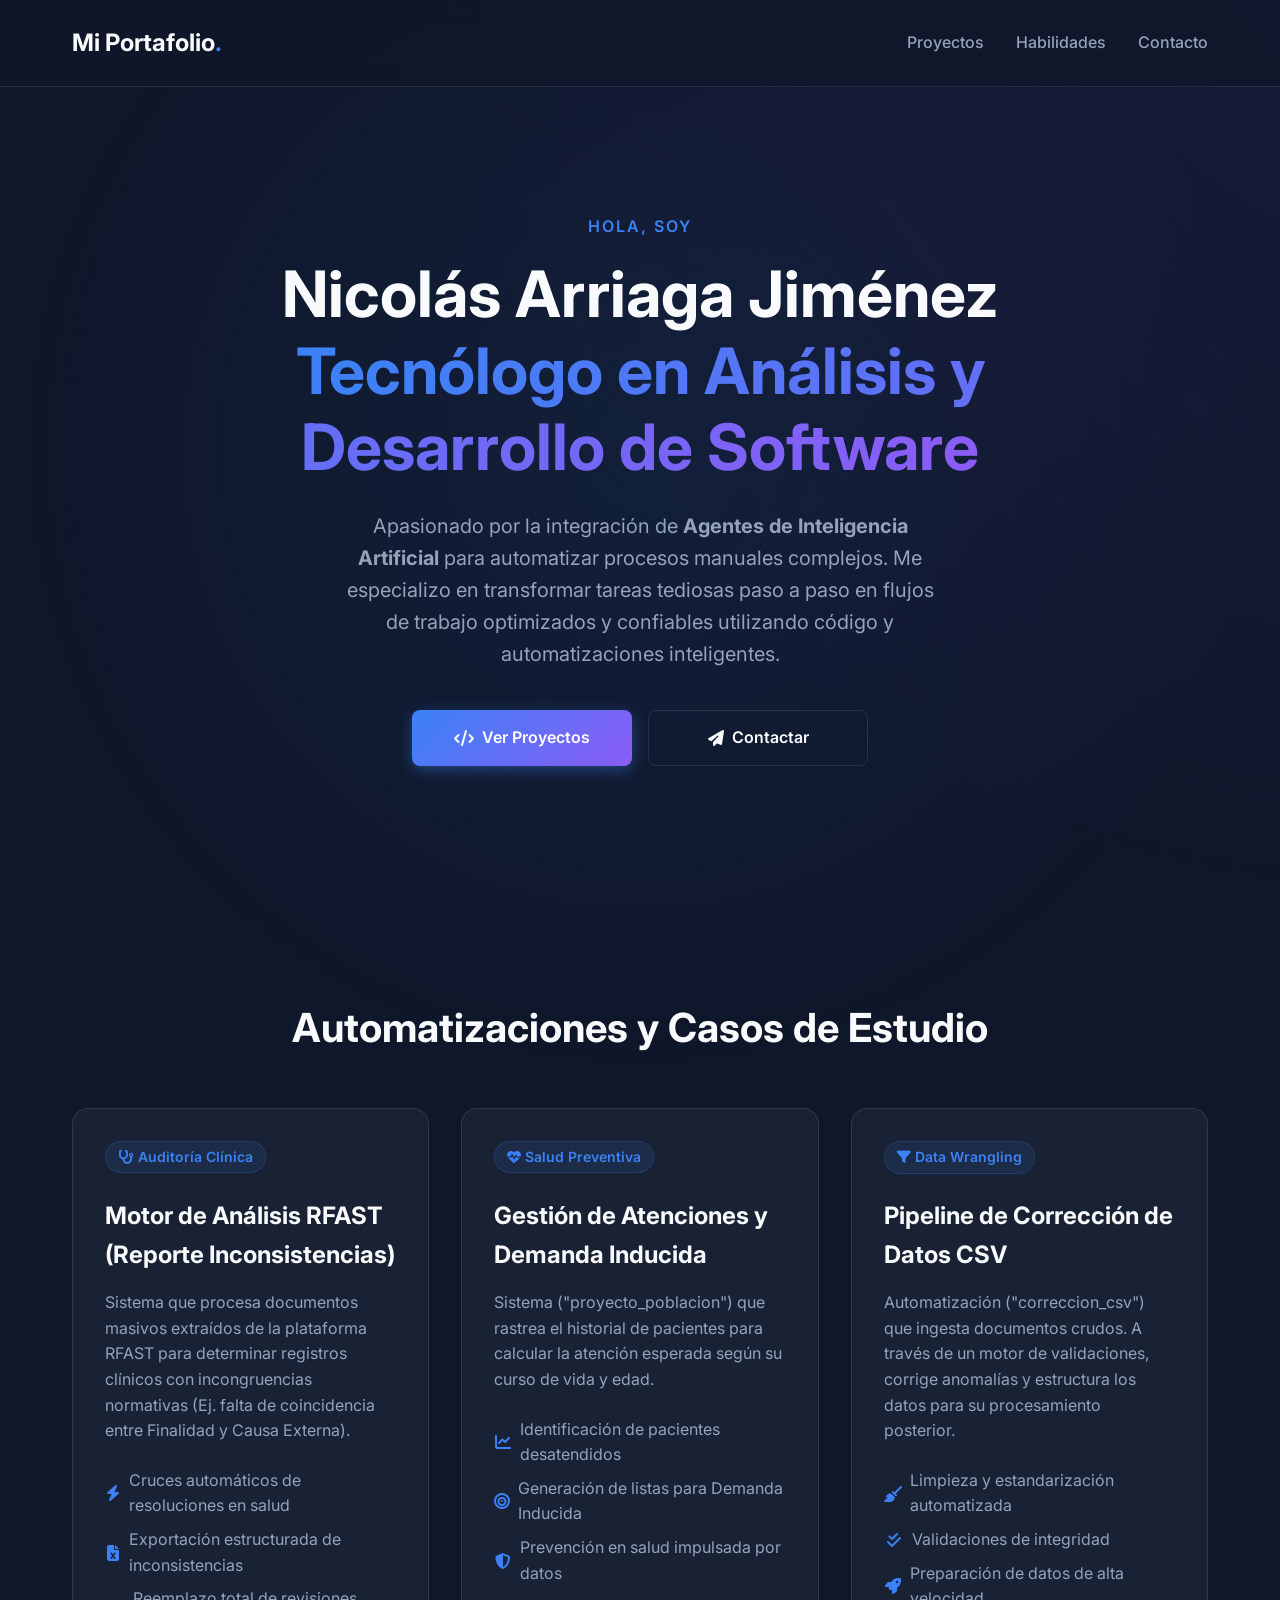
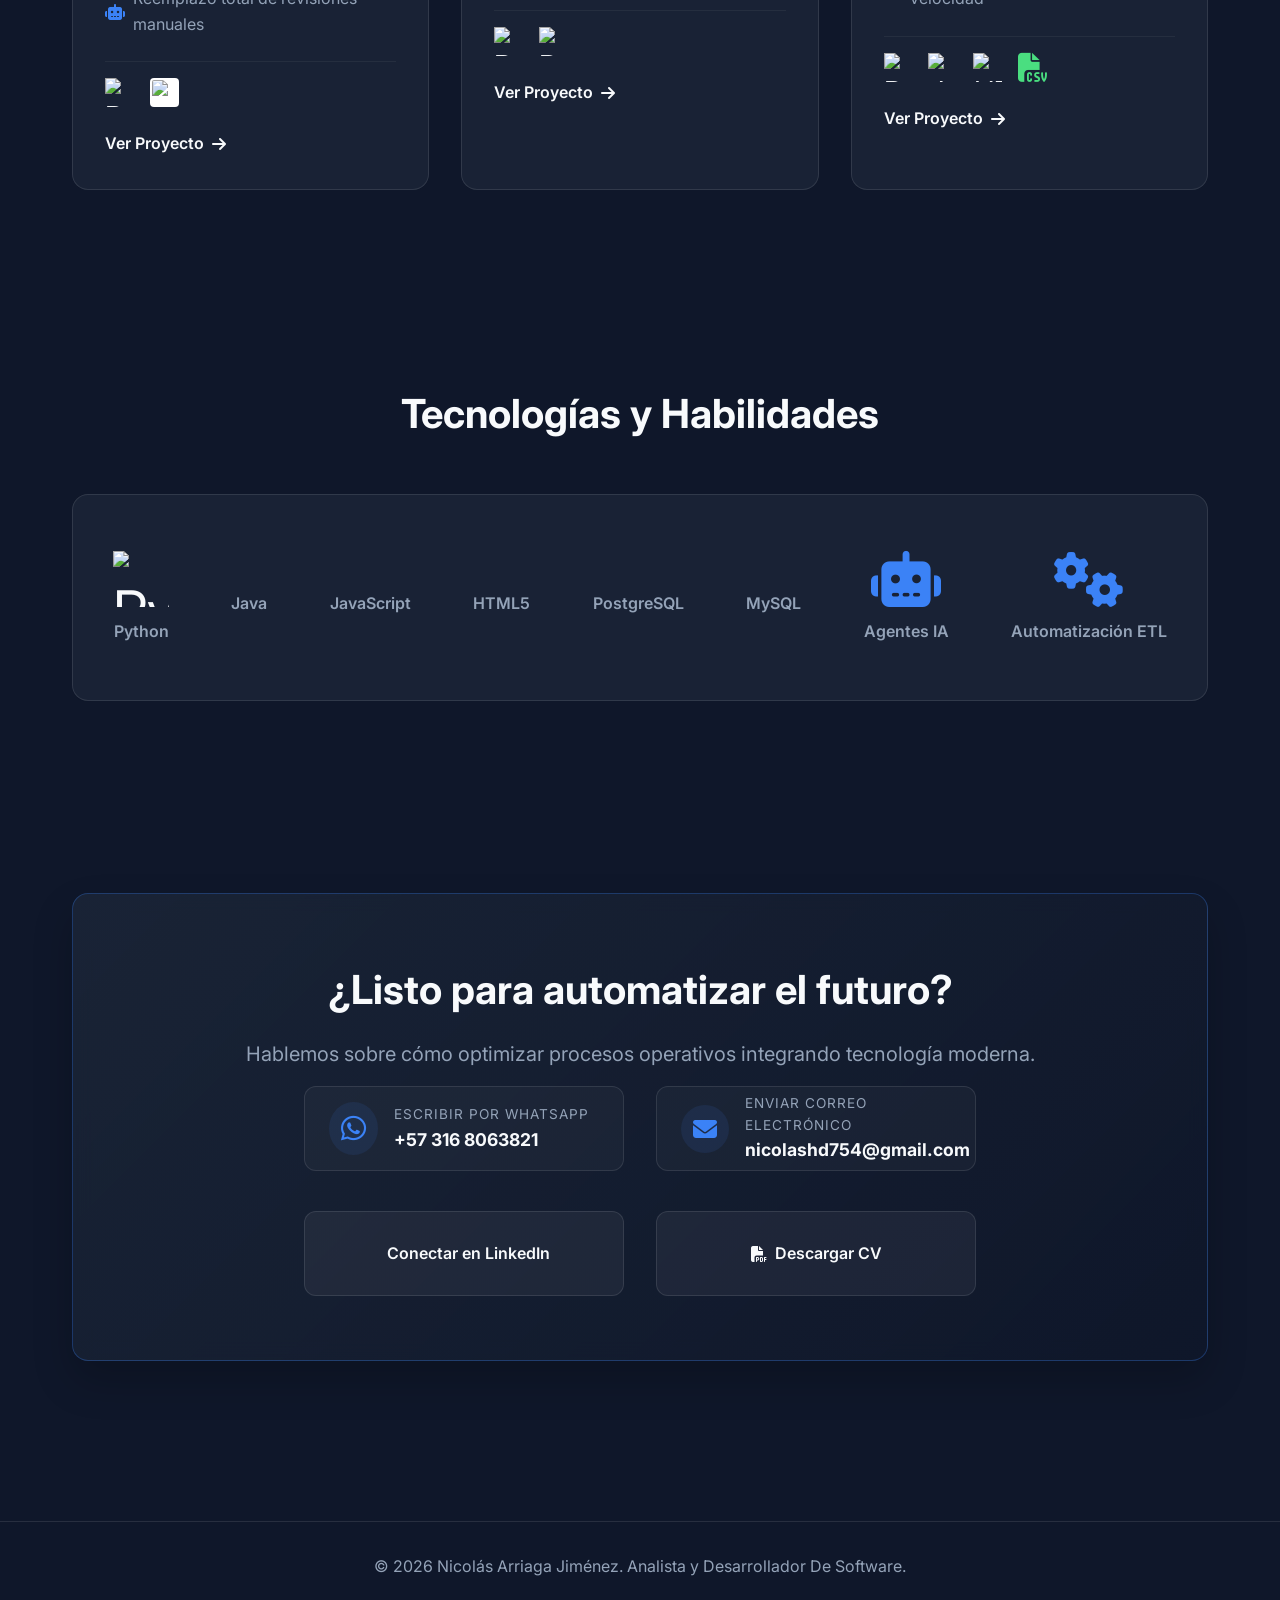
==== index.html @ 8279fa6a "Initial commit of portafolio" ====
<!DOCTYPE html>
<html lang="es">

<head>
    <meta charset="UTF-8">
    <meta name="viewport" content="width=device-width, initial-scale=1.0">
    <title>Nicolás Arriaga Jiménez | Portafolio</title>
    <!-- Fuentes modernas -->
    <link rel="preconnect" href="https://fonts.googleapis.com">
    <link rel="preconnect" href="https://fonts.gstatic.com" crossorigin>
    <link href="https://fonts.googleapis.com/css2?family=Inter:wght@300;400;600;700&display=swap" rel="stylesheet">

    <!-- Devicon (Logos de Tecnologías) -->
    <link rel="stylesheet" href="https://cdn.jsdelivr.net/gh/devicons/devicon@latest/devicon.min.css">

    <!-- FontAwesome (Íconos Generales) -->
    <link rel="stylesheet" href="https://cdnjs.cloudflare.com/ajax/libs/font-awesome/6.4.0/css/all.min.css">

    <link rel="stylesheet" href="styles.css">
</head>

<body>
    <div class="blob-bg"></div>

    <nav class="navbar">
        <div class="nav-content">
            <a href="#" class="logo">Mi Portafolio<span>.</span></a>
            <ul class="nav-links">
                <li><a href="#proyectos">Proyectos</a></li>
                <li><a href="#habilidades">Habilidades</a></li>
                <li><a href="#contacto">Contacto</a></li>
            </ul>
        </div>
    </nav>

    <header class="hero">
        <div class="hero-content">
            <p class="subtitle">Hola, soy</p>
            <h1 class="title">Nicolás Arriaga Jiménez <br><span class="gradient-text">Tecnólogo en Análisis y Desarrollo
                    de Software</span></h1>
            <p class="description">
                Apasionado por la integración de <strong>Agentes de Inteligencia Artificial</strong> para automatizar
                procesos manuales complejos.
                Me especializo en transformar tareas tediosas paso a paso en flujos de trabajo optimizados y confiables
                utilizando código y automatizaciones inteligentes.
            </p>
            <div class="cta-group">
                <a href="#proyectos" class="btn primary-btn"><i class="fa-solid fa-code"></i> Ver Proyectos</a>
                <a href="#contacto" class="btn secondary-btn"><i class="fa-solid fa-paper-plane"></i> Contactar</a>
            </div>
        </div>
    </header>

    <section id="proyectos" class="projects-section">
        <h2 class="section-title">Automatizaciones y Casos de Estudio</h2>
        <div class="projects-grid">

            <!-- Proyecto 2: Reporte Inconsistencias -->
            <article class="project-card">
                <div class="card-glow"></div>
                <div class="project-content">
                    <div class="project-header">
                        <span class="badge"><i class="fa-solid fa-stethoscope"></i> Auditoría Clínica</span>
                    </div>
                    <h3 class="project-title">Motor de Análisis RFAST (Reporte Inconsistencias)</h3>
                    <p class="project-desc">
                        Sistema que procesa documentos masivos extraídos de la plataforma RFAST para determinar
                        registros clínicos con incongruencias normativas (Ej. falta de coincidencia entre Finalidad y
                        Causa Externa).
                    </p>
                    <ul class="project-highlights">
                        <li><i class="fa-solid fa-bolt text-accent"></i> Cruces automáticos de resoluciones en salud
                        </li>
                        <li><i class="fa-solid fa-file-excel text-accent"></i> Exportación estructurada de
                            inconsistencias</li>
                        <li><i class="fa-solid fa-robot text-accent"></i> Reemplazo total de revisiones manuales</li>
                    </ul>

                    <div class="tech-stack-icons">
                        <img src="https://cdn.jsdelivr.net/gh/devicons/devicon/icons/python/python-original.svg" alt="Python" title="Python" style="width: 1.8rem; height: 1.8rem;">
                        <img src="https://cdn.jsdelivr.net/gh/devicons/devicon/icons/pandas/pandas-original.svg" alt="Pandas" title="Pandas" style="width: 1.8rem; height: 1.8rem; background: #ffffff; border-radius: 4px; padding: 2px;">
                    </div>

                    <a href="https://github.com/Nico023110/Motor-de-An-lisis-RFAST-Reporte-Inconsistencias-" target="_blank" class="project-link">Ver Proyecto <i class="fa-solid fa-arrow-right"></i></a>
                </div>
            </article>

            <!-- Proyecto 3: Poblacion -->
            <article class="project-card">
                <div class="card-glow"></div>
                <div class="project-content">
                    <div class="project-header">
                        <span class="badge"><i class="fa-solid fa-heart-pulse"></i> Salud Preventiva</span>
                    </div>
                    <h3 class="project-title">Gestión de Atenciones y Demanda Inducida</h3>
                    <p class="project-desc">
                        Sistema ("proyecto_poblacion") que rastrea el historial de pacientes para calcular la atención
                        esperada según su curso de vida y edad.
                    </p>
                    <ul class="project-highlights">
                        <li><i class="fa-solid fa-chart-line text-accent"></i> Identificación de pacientes desatendidos
                        </li>
                        <li><i class="fa-solid fa-bullseye text-accent"></i> Generación de listas para Demanda Inducida
                        </li>
                        <li><i class="fa-solid fa-shield-halved text-accent"></i> Prevención en salud impulsada por
                            datos</li>
                    </ul>

                    <div class="tech-stack-icons">
                        <img src="https://cdn.jsdelivr.net/gh/devicons/devicon/icons/python/python-original.svg" alt="Python" title="Python" style="width: 1.8rem; height: 1.8rem;">
                        <img src="https://cdn.jsdelivr.net/gh/devicons/devicon/icons/postgresql/postgresql-original.svg" alt="PostgreSQL" title="PostgreSQL" style="width: 1.8rem; height: 1.8rem;">
                    </div>

                    <a href="https://gesti-n-de-atenciones-y-demanda-ind.vercel.app/" target="_blank" class="project-link">Ver Proyecto <i class="fa-solid fa-arrow-right"></i></a>
                </div>
            </article>

            <!-- Proyecto 1: Correccion CSV -->
            <article class="project-card">
                <div class="card-glow"></div>
                <div class="project-content">
                    <div class="project-header">
                        <span class="badge"><i class="fa-solid fa-filter"></i> Data Wrangling</span>
                    </div>
                    <h3 class="project-title">Pipeline de Corrección de Datos CSV</h3>
                    <p class="project-desc">
                        Automatización ("correccion_csv") que ingesta documentos crudos. A través de un motor de
                        validaciones, corrige anomalías y estructura los datos para su procesamiento posterior.
                    </p>
                    <ul class="project-highlights">
                        <li><i class="fa-solid fa-broom text-accent"></i> Limpieza y estandarización automatizada</li>
                        <li><i class="fa-solid fa-check-double text-accent"></i> Validaciones de integridad</li>
                        <li><i class="fa-solid fa-rocket text-accent"></i> Preparación de datos de alta velocidad</li>
                    </ul>

                    <div class="tech-stack-icons">
                        <img src="https://cdn.jsdelivr.net/gh/devicons/devicon/icons/python/python-original.svg" alt="Python" title="Python" style="width: 1.8rem; height: 1.8rem;">
                        <img src="https://cdn.jsdelivr.net/gh/devicons/devicon/icons/javascript/javascript-original.svg" alt="JavaScript" title="JavaScript" style="width: 1.8rem; height: 1.8rem;">
                        <img src="https://cdn.jsdelivr.net/gh/devicons/devicon/icons/html5/html5-original.svg" alt="HTML5" title="HTML5" style="width: 1.8rem; height: 1.8rem;">
                        <i class="fa-solid fa-file-csv" title="CSV" style="color: #4ade80; font-size: 1.8rem;"></i>
                    </div>

                    <a href="https://pipeline-de-correcci-n-de-datos-csv.vercel.app/" target="_blank" class="project-link">Ver Proyecto <i class="fa-solid fa-arrow-right"></i></a>
                </div>
            </article>

        </div>
    </section>

    <!-- Nueva estructura de habilidades basada en la referencia -->
    <section id="habilidades" class="skills-section">
        <h2 class="section-title">Tecnologías y Habilidades</h2>
        <div class="skills-grid">

            <div class="skill-item">
                <img src="https://cdn.jsdelivr.net/gh/devicons/devicon/icons/python/python-original.svg" alt="Python" style="width: 3.5rem; height: 3.5rem;">
                <span>Python</span>
            </div>

            <div class="skill-item">
                <i class="devicon-java-plain colored"></i>
                <span>Java</span>
            </div>

            <div class="skill-item">
                <i class="devicon-javascript-plain colored"></i>
                <span>JavaScript</span>
            </div>

            <div class="skill-item">
                <i class="devicon-html5-plain colored"></i>
                <span>HTML5</span>
            </div>

            <div class="skill-item">
                <i class="devicon-postgresql-plain colored"></i>
                <span>PostgreSQL</span>
            </div>

            <div class="skill-item">
                <i class="devicon-mysql-plain colored"></i>
                <span>MySQL</span>
            </div>

            <div class="skill-item">
                <i class="fa-solid fa-robot skill-generic-icon"></i>
                <span>Agentes IA</span>
            </div>

            <div class="skill-item">
                <i class="fa-solid fa-gears skill-generic-icon"></i>
                <span>Automatización ETL</span>
            </div>

        </div>
    </section>

    <section id="contacto" class="contact-section">
        <div class="contact-card">
            <h2>¿Listo para automatizar el futuro?</h2>
            <p>Hablemos sobre cómo optimizar procesos operativos integrando tecnología moderna.</p>

            <div class="contact-methods">
                <a href="https://wa.me/573168063821" target="_blank" class="contact-item" style="text-decoration: none;">
                    <i class="fa-brands fa-whatsapp" style="font-size: 1.8rem;"></i>
                    <div>
                        <span class="contact-label">Escribir por WhatsApp</span>
                        <strong>+57 316 8063821</strong>
                    </div>
                </a>
                <a href="mailto:nicolashd754@gmail.com" class="contact-item" style="text-decoration: none;">
                    <i class="fa-solid fa-envelope"></i>
                    <div>
                        <span class="contact-label">Enviar Correo Electrónico</span>
                        <strong>nicolashd754@gmail.com</strong>
                    </div>
                </a>
            </div>

            <div class="social-links">
                <a href="https://www.linkedin.com/in/nicolas-arriaga-jimenez-a359a2356" target="_blank"
                    class="social-btn"><i class="devicon-linkedin-plain"></i> Conectar en LinkedIn</a>
                <a href="cv.html" target="_blank" class="social-btn" title="Ver / Descargar CV"><i class="fa-solid fa-file-pdf"></i> Descargar CV</a>
            </div>
        </div>
    </section>

    <footer>
        <p>&copy; 2026 Nicolás Arriaga Jiménez. Analista y Desarrollador De Software.</p>
    </footer>

    <script src="script.js"></script>
</body>

</html>
---- styles.css ----
/* Reset y variables */
:root {
    --bg-color: #0f172a; /* Slate 900 */
    --card-bg: rgba(30, 41, 59, 0.7); /* Slate 800 transparente */
    --text-primary: #f8fafc; /* Slate 50 */
    --text-secondary: #94a3b8; /* Slate 400 */
    --accent-primary: #3b82f6; /* Blue 500 */
    --accent-secondary: #8b5cf6; /* Violet 500 */
    --border-color: rgba(255, 255, 255, 0.1);
    --glow-color: rgba(59, 130, 246, 0.5);
}

* {
    margin: 0;
    padding: 0;
    box-sizing: border-box;
}

body {
    font-family: 'Inter', sans-serif;
    background-color: var(--bg-color);
    color: var(--text-primary);
    line-height: 1.6;
    overflow-x: hidden;
}

html {
    scroll-behavior: smooth;
}

/* Efecto de fondo borroso animado (Blob) */
.blob-bg {
    position: fixed;
    top: -50%;
    left: -50%;
    width: 200vw;
    height: 200vh;
    background: radial-gradient(circle at 50% 50%, rgba(59, 130, 246, 0.08), transparent 40%),
                radial-gradient(circle at 80% 20%, rgba(139, 92, 246, 0.08), transparent 40%);
    z-index: -1;
    animation: rotateBlob 30s linear infinite;
    pointer-events: none;
}

@keyframes rotateBlob {
    0% { transform: rotate(0deg); }
    100% { transform: rotate(360deg); }
}

/* Navegación */
.navbar {
    position: fixed;
    top: 0;
    width: 100%;
    padding: 1.5rem 0;
    background: rgba(15, 23, 42, 0.8);
    backdrop-filter: blur(10px);
    border-bottom: 1px solid var(--border-color);
    z-index: 1000;
}

.nav-content {
    max-width: 1200px;
    margin: 0 auto;
    display: flex;
    justify-content: space-between;
    align-items: center;
    padding: 0 2rem;
}

.logo {
    font-size: 1.5rem;
    font-weight: 700;
    color: var(--text-primary);
    text-decoration: none;
}

.logo span {
    color: var(--accent-primary);
}

.nav-links {
    list-style: none;
    display: flex;
    gap: 2rem;
}

.nav-links a {
    color: var(--text-secondary);
    text-decoration: none;
    font-weight: 500;
    transition: color 0.3s ease;
}

.nav-links a:hover {
    color: var(--text-primary);
}

/* Hero Section */
.hero {
    min-height: 100vh;
    display: flex;
    align-items: center;
    justify-content: center;
    text-align: center;
    padding: 0 2rem;
    padding-top: 80px;
}

.hero-content {
    max-width: 800px;
}

.subtitle {
    color: var(--accent-primary);
    font-weight: 600;
    letter-spacing: 2px;
    text-transform: uppercase;
    margin-bottom: 1rem;
}

.title {
    font-size: 4rem;
    font-weight: 700;
    line-height: 1.2;
    margin-bottom: 1.5rem;
}

.gradient-text {
    background: linear-gradient(to right, var(--accent-primary), var(--accent-secondary));
    -webkit-background-clip: text;
    -webkit-text-fill-color: transparent;
}

.description {
    font-size: 1.25rem;
    color: var(--text-secondary);
    margin-bottom: 2.5rem;
    max-width: 600px;
    margin-left: auto;
    margin-right: auto;
}

/* Botones */
.cta-group {
    display: flex;
    gap: 1rem;
    justify-content: center;
    flex-wrap: wrap;
}

.btn {
    display: inline-flex;
    align-items: center;
    justify-content: center;
    gap: 0.5rem;
    min-width: 220px;
    padding: 0.875rem 2rem;
    border-radius: 8px;
    font-weight: 600;
    text-decoration: none;
    transition: all 0.3s ease;
    text-align: center;
}

.primary-btn {
    background: linear-gradient(135deg, var(--accent-primary), var(--accent-secondary));
    color: white;
    border: none;
    box-shadow: 0 4px 15px rgba(59, 130, 246, 0.4);
}

.primary-btn:hover {
    transform: translateY(-2px);
    box-shadow: 0 6px 20px rgba(59, 130, 246, 0.6);
}

.secondary-btn {
    background: transparent;
    color: var(--text-primary);
    border: 1px solid var(--border-color);
}

.secondary-btn:hover {
    background: rgba(255, 255, 255, 0.05);
    border-color: var(--text-primary);
}

/* Secciones Generales */
section {
    padding: 6rem 2rem;
    max-width: 1200px;
    margin: 0 auto;
}

.section-title {
    font-size: 2.5rem;
    margin-bottom: 3rem;
    text-align: center;
}

/* Casos de Estudio (Proyectos) */
.projects-grid {
    display: grid;
    grid-template-columns: repeat(auto-fit, minmax(350px, 1fr));
    gap: 2rem;
}

.project-card {
    background: var(--card-bg);
    border: 1px solid var(--border-color);
    border-radius: 16px;
    padding: 2rem;
    position: relative;
    overflow: hidden;
    transition: transform 0.3s ease, border-color 0.3s ease;
    backdrop-filter: blur(10px);
}

.project-card:hover {
    transform: translateY(-5px);
    border-color: rgba(59, 130, 246, 0.5);
}

/* Efecto de resplandor al pasar el ratón */
.card-glow {
    position: absolute;
    width: 200px;
    height: 200px;
    background: radial-gradient(circle, var(--glow-color), transparent 70%);
    border-radius: 50%;
    top: -100px;
    right: -100px;
    opacity: 0;
    transition: opacity 0.3s ease;
    pointer-events: none;
}

.project-card:hover .card-glow {
    opacity: 0.5;
}

.project-header {
    display: flex;
    gap: 0.5rem;
    margin-bottom: 1.5rem;
}

.badge {
    background: rgba(59, 130, 246, 0.1);
    color: var(--accent-primary);
    padding: 0.25rem 0.75rem;
    border-radius: 999px;
    font-size: 0.875rem;
    font-weight: 600;
    border: 1px solid rgba(59, 130, 246, 0.2);
}

.project-title {
    font-size: 1.5rem;
    margin-bottom: 1rem;
}

.project-desc {
    color: var(--text-secondary);
    margin-bottom: 1.5rem;
}

.project-highlights {
    list-style: none;
    margin-bottom: 2rem;
}

.project-highlights li {
    margin-bottom: 0.5rem;
    color: var(--text-secondary);
    display: flex;
    align-items: center;
    gap: 0.5rem;
}

.project-link {
    display: inline-flex;
    align-items: center;
    gap: 0.5rem;
    color: var(--text-primary);
    text-decoration: none;
    font-weight: 600;
    transition: color 0.3s ease;
}

.project-link:hover {
    color: var(--accent-primary);
}

.project-link span {
    transition: transform 0.3s ease;
}

.project-link:hover span {
    transform: translateX(4px);
}

/* Habilidades */
.skills-grid {
    display: flex;
    flex-wrap: nowrap;
    gap: 1.25rem;
    justify-content: space-between;
    align-items: center;
    background: var(--card-bg);
    border: 1px solid var(--border-color);
    border-radius: 16px;
    padding: 2.5rem 1.5rem;
    backdrop-filter: blur(10px);
    overflow-x: auto;
}

.skill-item {
    display: flex;
    flex-direction: column;
    align-items: center;
    gap: 0.75rem;
    padding: 1rem;
    transition: transform 0.3s ease;
    cursor: default;
}

.skill-item:hover {
    transform: translateY(-5px);
}

.skill-item i, .skill-item img {
    font-size: 3.5rem;
    transition: transform 0.3s ease, opacity 0.3s ease;
}

.skill-item span {
    font-weight: 600;
    color: var(--text-secondary);
    transition: color 0.3s ease;
}

.skill-item:hover span {
    color: var(--text-primary);
}

.skill-generic-icon {
    color: var(--accent-primary);
}

/* Iconos de Proyectos */
.text-accent {
    color: var(--accent-primary);
    width: 20px;
    text-align: center;
}

.tech-stack-icons {
    display: flex;
    gap: 1rem;
    margin-bottom: 1.5rem;
    margin-top: -0.5rem;
    padding-top: 1rem;
    border-top: 1px solid rgba(255, 255, 255, 0.05);
}

.tech-stack-icons i, .tech-stack-icons img {
    font-size: 1.8rem;
    transition: transform 0.2s ease;
    align-self: center;
}

.tech-stack-icons i:hover, .tech-stack-icons img:hover {
    transform: scale(1.1);
}

.tech-stack-icons i:hover {
    transform: scale(1.1);
}

/* Contacto */
.contact-section {
    text-align: center;
}

.contact-card {
    background: linear-gradient(135deg, rgba(30, 41, 59, 0.7), rgba(15, 23, 42, 0.9));
    border: 1px solid rgba(59, 130, 246, 0.3);
    border-radius: 16px;
    padding: 4rem 2rem;
    backdrop-filter: blur(10px);
    box-shadow: 0 20px 40px rgba(0, 0, 0, 0.2);
}

.contact-card h2 {
    font-size: 2.5rem;
    margin-bottom: 1rem;
}

.contact-card p {
    color: var(--text-secondary);
    font-size: 1.25rem;
    margin-bottom: 1rem;
}

.contact-methods {
    display: flex;
    justify-content: center;
    gap: 2rem;
    margin-bottom: 2.5rem;
    flex-wrap: wrap;
}

.contact-item {
    display: flex;
    align-items: center;
    gap: 1rem;
    width: 320px;
    height: 85px;
    background: rgba(255, 255, 255, 0.03);
    border: 1px solid var(--border-color);
    padding: 1rem 1.5rem;
    border-radius: 12px;
    text-align: left;
    transition: transform 0.3s ease, border-color 0.3s ease;
    box-sizing: border-box;
}

.contact-item:hover, .social-btn:hover {
    transform: translateY(-3px);
    background: linear-gradient(135deg, var(--accent-primary), var(--accent-secondary));
    border-color: transparent;
    box-shadow: 0 6px 20px rgba(59, 130, 246, 0.6);
    color: white;
}

.contact-item:hover i {
    color: white;
    background: rgba(255, 255, 255, 0.2);
}

.contact-item:hover .contact-label {
    color: rgba(255, 255, 255, 0.8);
}

.contact-item:hover strong {
    color: white;
}

.contact-item i {
    font-size: 1.5rem;
    color: var(--accent-primary);
    background: rgba(59, 130, 246, 0.1);
    padding: 0.75rem;
    border-radius: 50%;
}

.contact-item div {
    display: flex;
    flex-direction: column;
}

.contact-label {
    font-size: 0.85rem;
    color: var(--text-secondary);
    text-transform: uppercase;
    letter-spacing: 1px;
}

.contact-item strong {
    font-size: 1.1rem;
    color: var(--text-primary);
}

.social-links {
    display: flex;
    gap: 2rem;
    justify-content: center;
    flex-wrap: wrap;
}

.social-btn {
    display: inline-flex;
    align-items: center;
    justify-content: center;
    gap: 0.5rem;
    width: 320px;
    height: 85px;
    background: rgba(255, 255, 255, 0.05);
    border: 1px solid var(--border-color);
    color: var(--text-primary);
    padding: 0 2rem;
    border-radius: 12px;
    text-decoration: none;
    font-weight: 600;
    transition: all 0.3s ease;
    text-align: center;
    box-sizing: border-box;
}

/* Botones redes hover eliminados porque se combinaron con contact-item */

/* Footer */
footer {
    text-align: center;
    padding: 2rem;
    color: var(--text-secondary);
    border-top: 1px solid var(--border-color);
    margin-top: 4rem;
}

/* Responsividad */
@media (max-width: 768px) {
    .title {
        font-size: 2.5rem;
    }
    
    .nav-links {
        display: none; /* Simplificando para móvil */
    }
    
    .contact-card {
        padding: 2rem 1rem;
    }
}
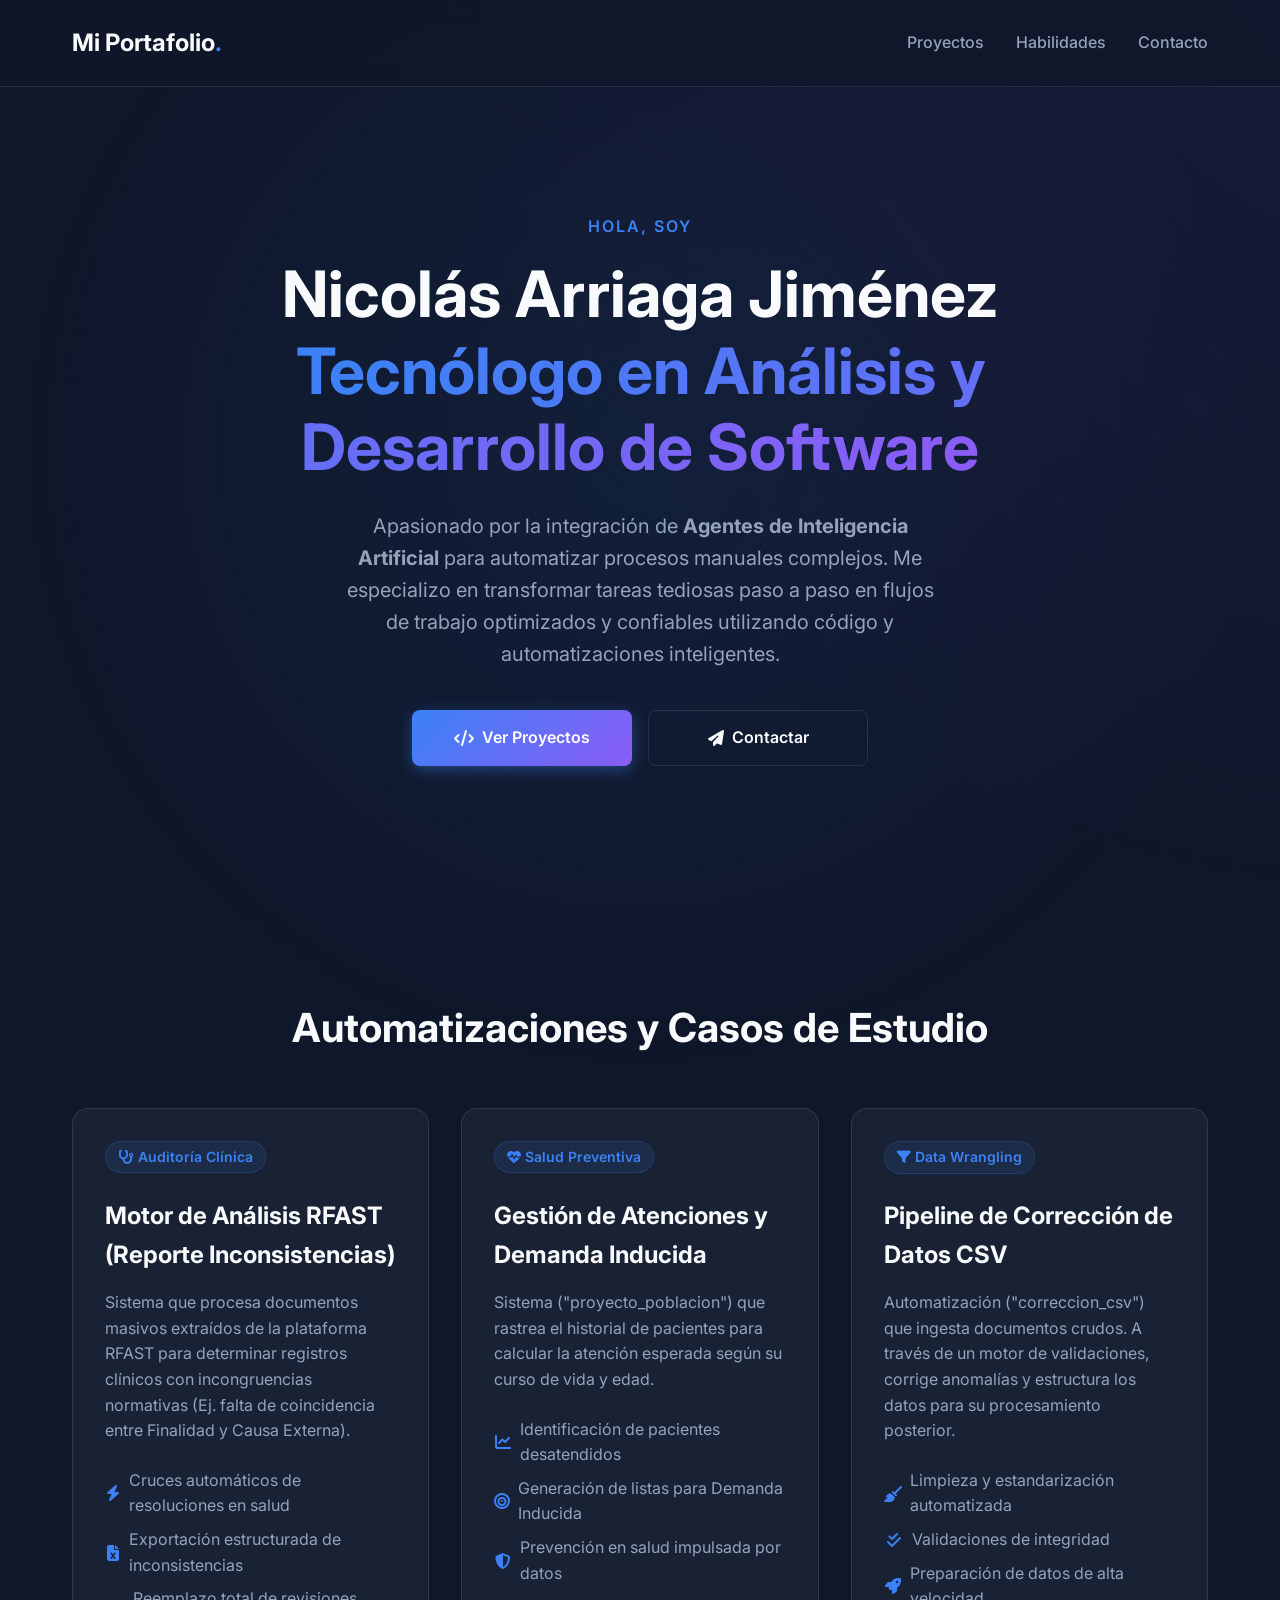
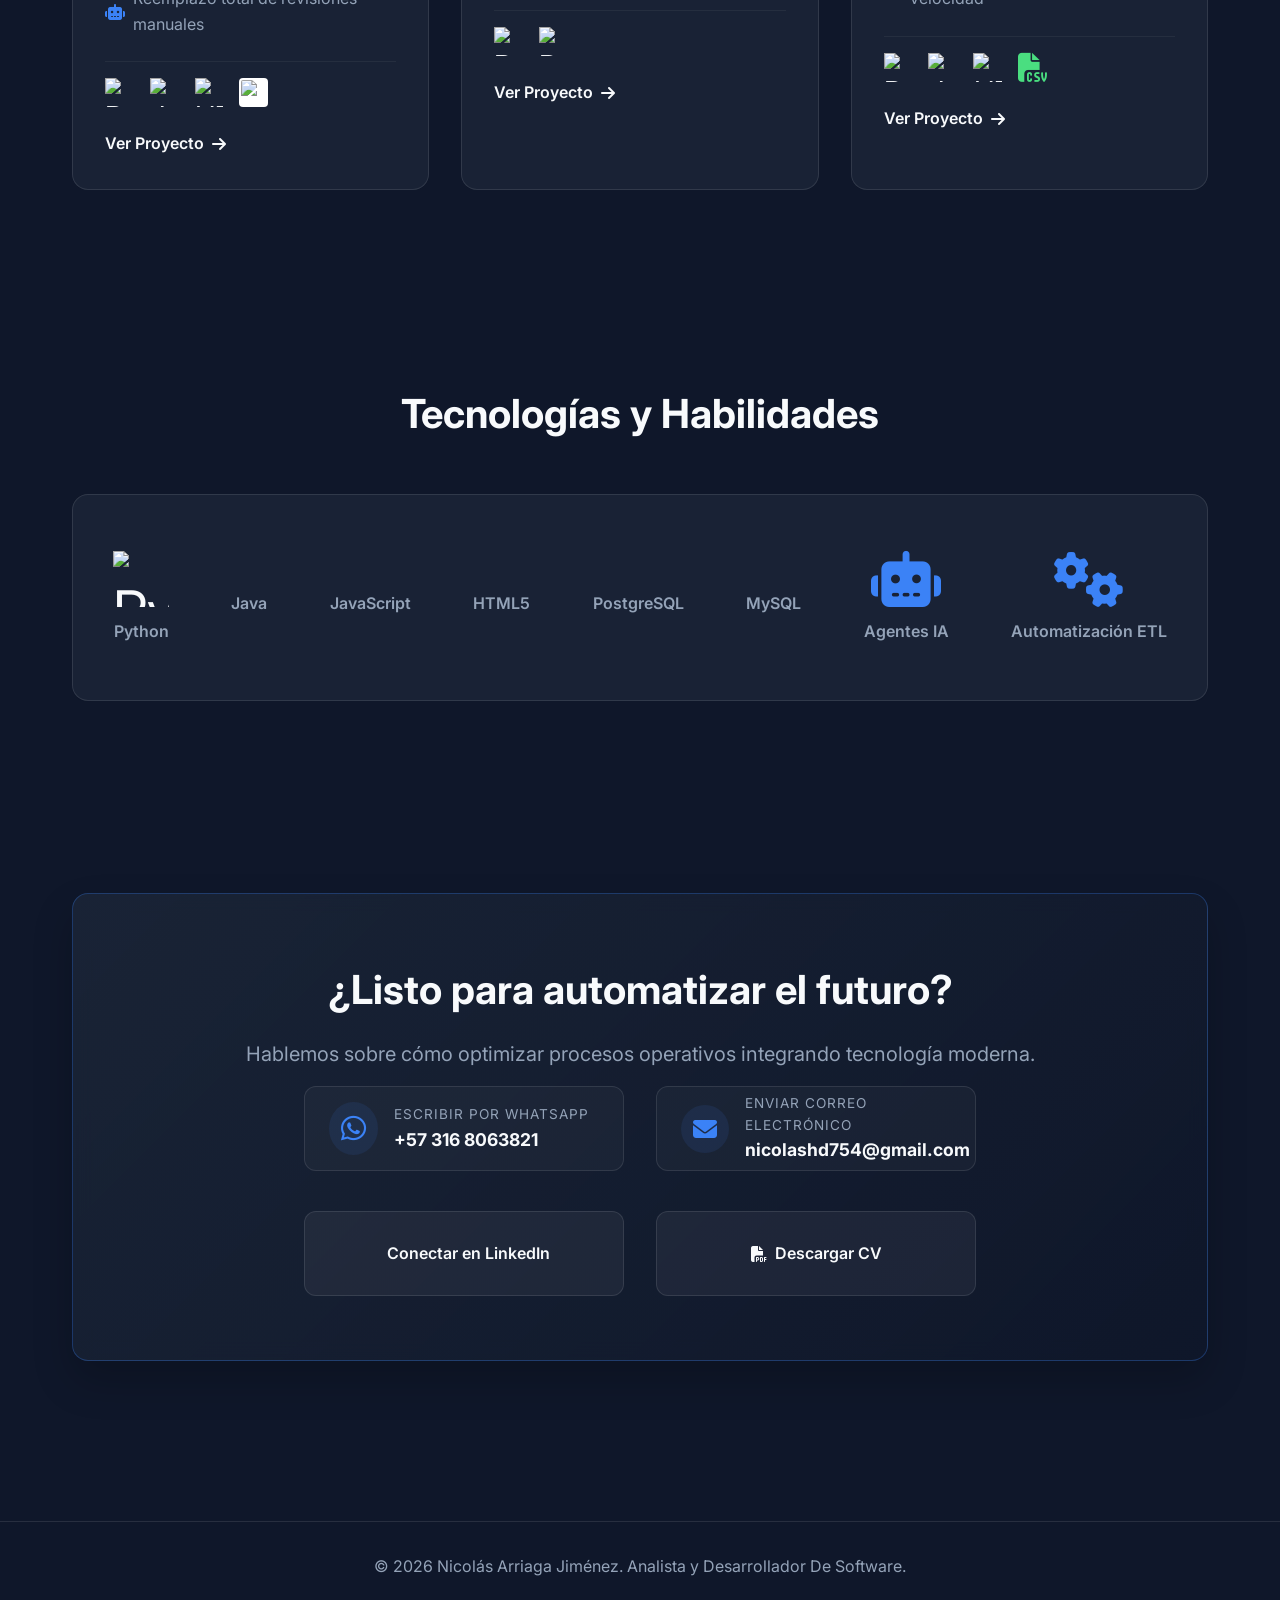
==== commit f0ec9245: "Update tech icons for RFAST Auditoria web interface" ====
--- a/index.html
+++ b/index.html
@@ -78,6 +78,8 @@
 
                     <div class="tech-stack-icons">
                         <img src="https://cdn.jsdelivr.net/gh/devicons/devicon/icons/python/python-original.svg" alt="Python" title="Python" style="width: 1.8rem; height: 1.8rem;">
+                        <img src="https://cdn.jsdelivr.net/gh/devicons/devicon/icons/javascript/javascript-original.svg" alt="JavaScript" title="JavaScript" style="width: 1.8rem; height: 1.8rem;">
+                        <img src="https://cdn.jsdelivr.net/gh/devicons/devicon/icons/html5/html5-original.svg" alt="HTML5" title="HTML5" style="width: 1.8rem; height: 1.8rem;">
                         <img src="https://cdn.jsdelivr.net/gh/devicons/devicon/icons/pandas/pandas-original.svg" alt="Pandas" title="Pandas" style="width: 1.8rem; height: 1.8rem; background: #ffffff; border-radius: 4px; padding: 2px;">
                     </div>
 
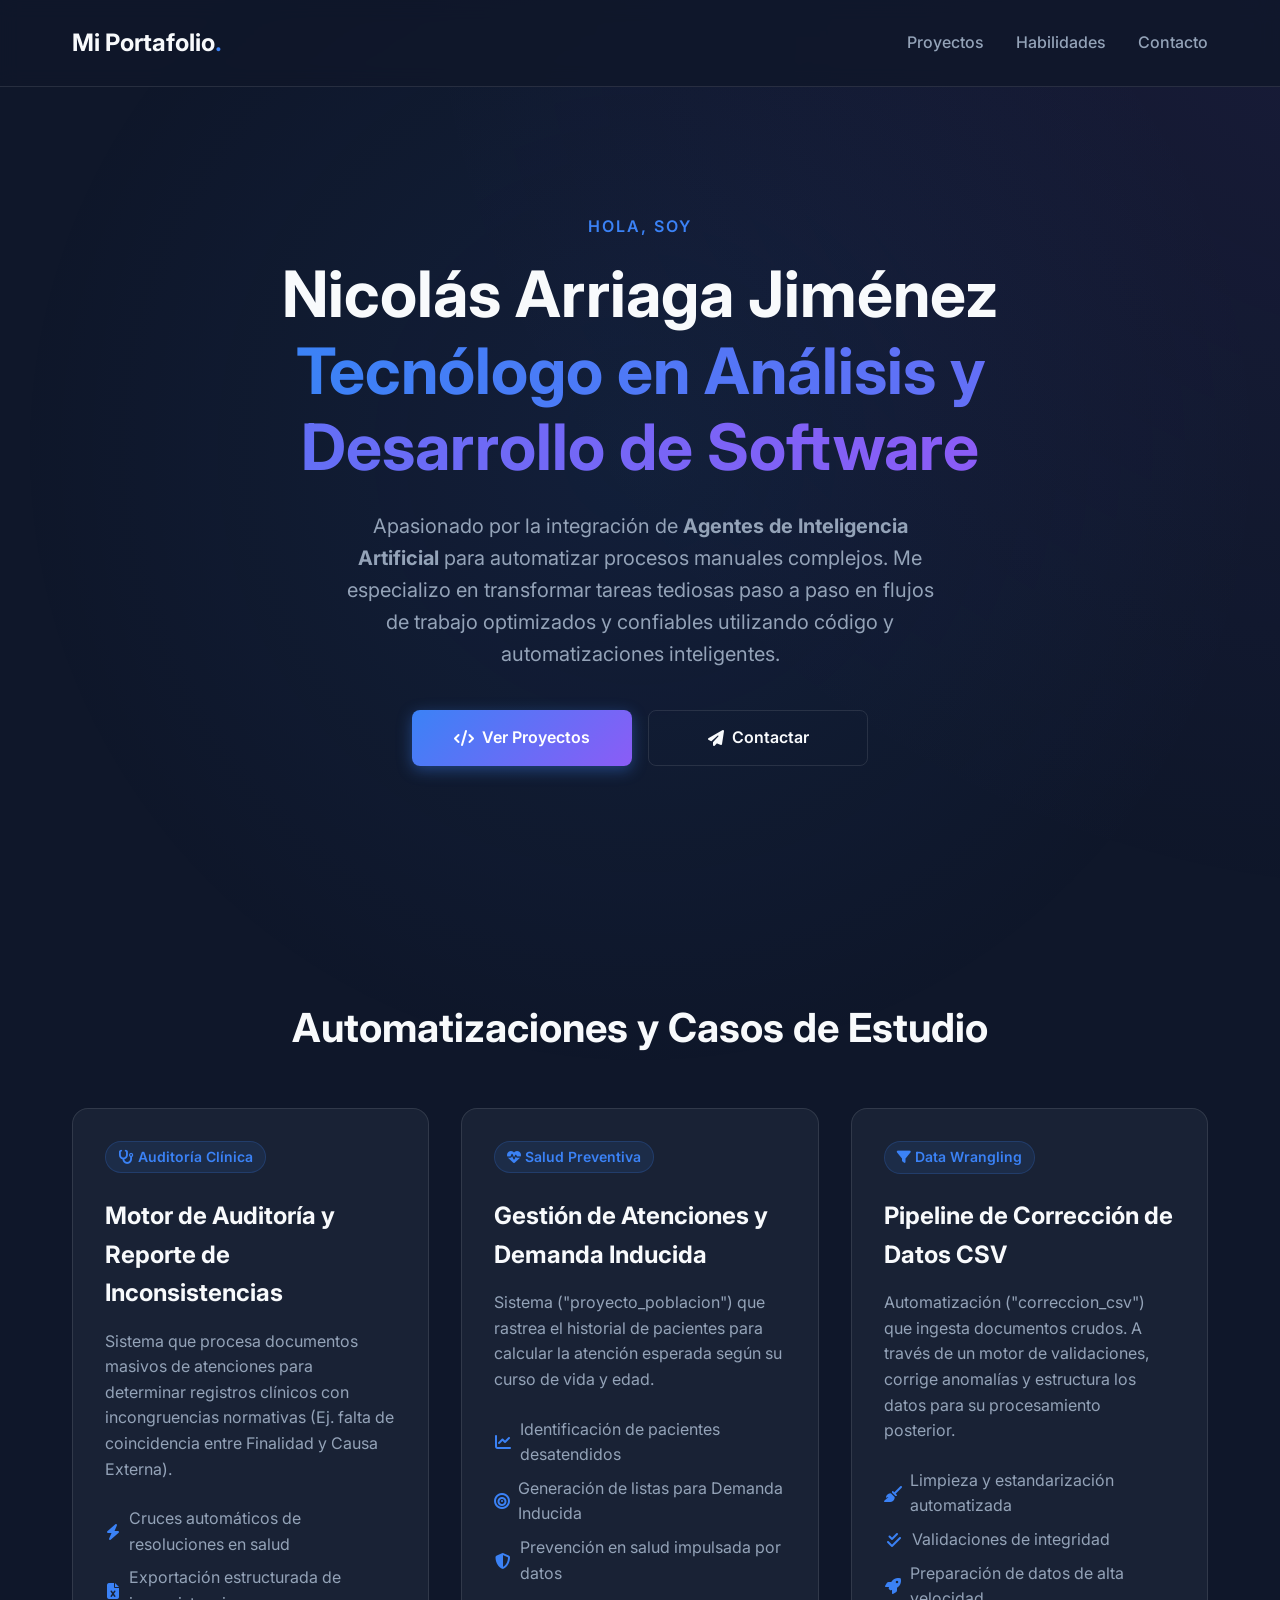
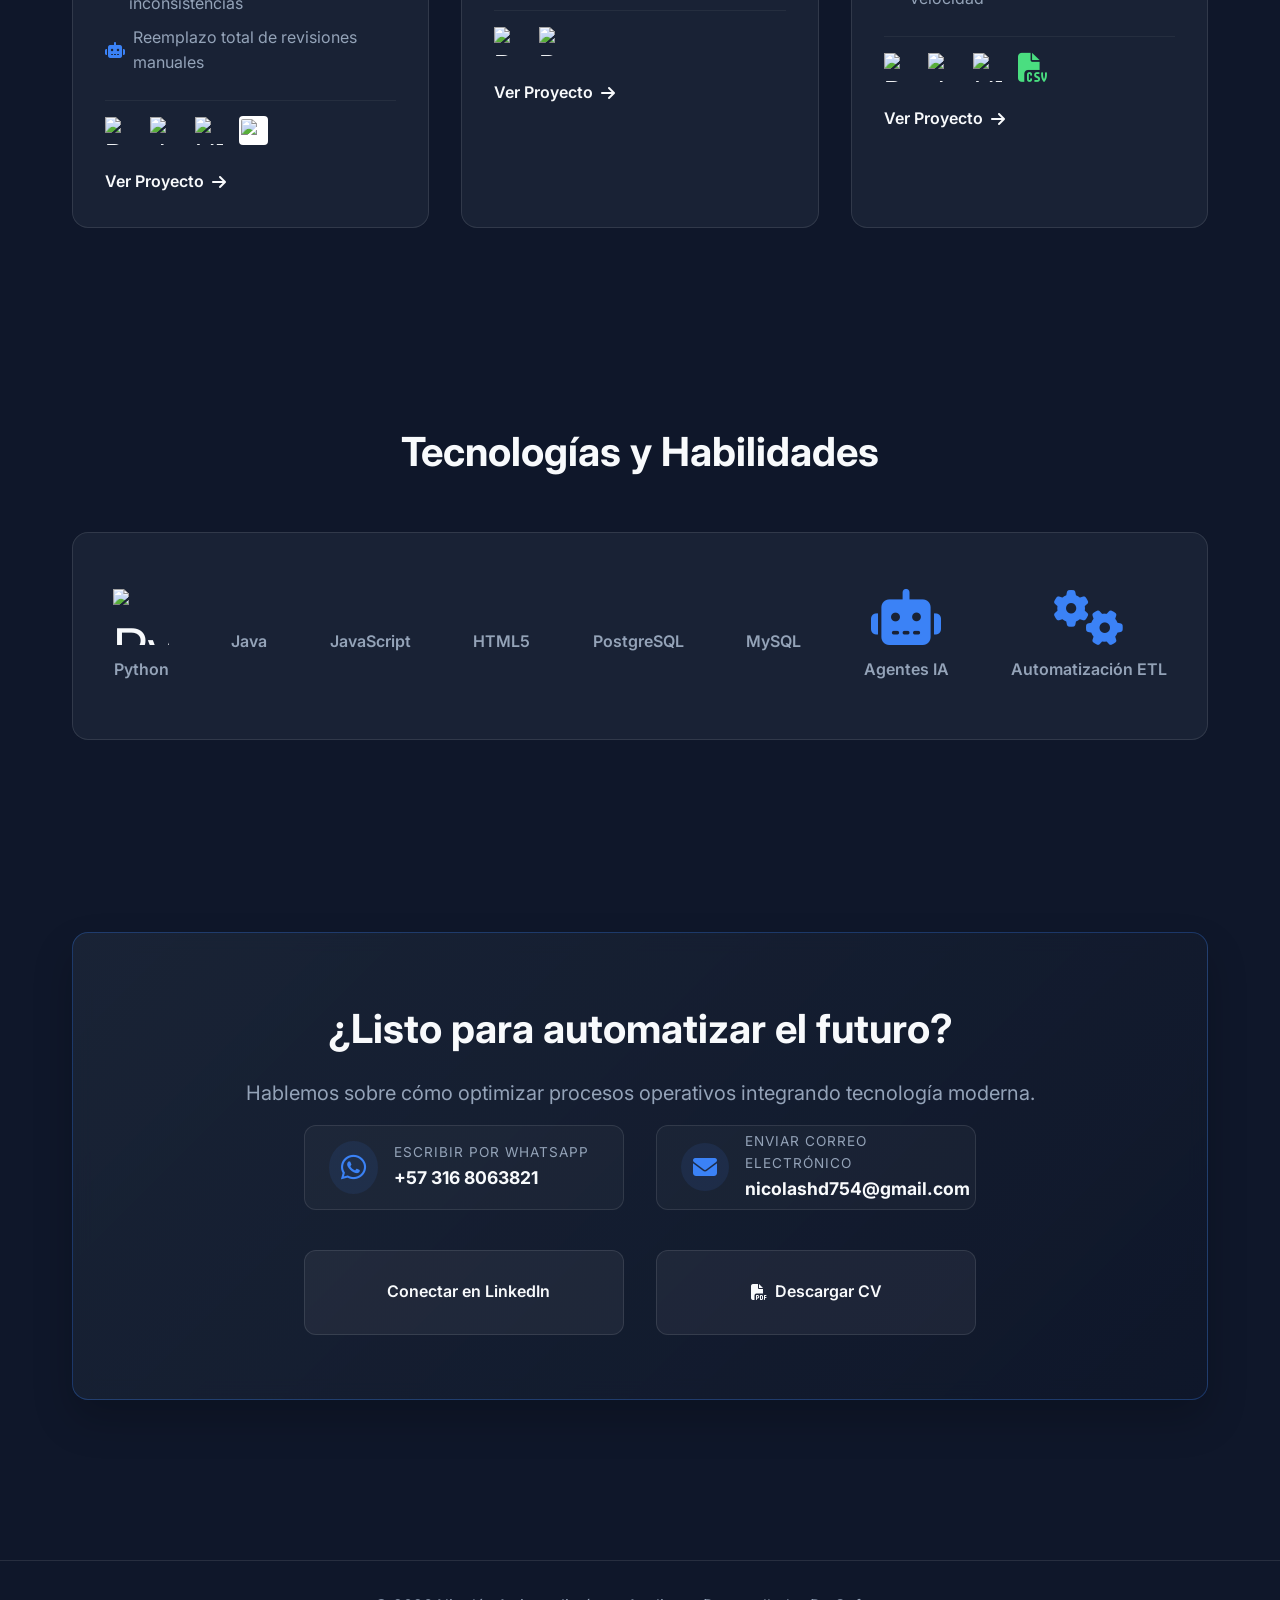
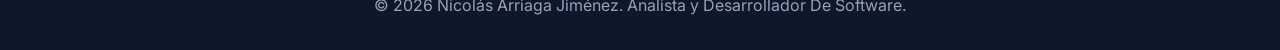
==== commit de6982eb: "Neutralize RFAST references in portfolio and CV" ====
--- a/index.html
+++ b/index.html
@@ -62,9 +62,9 @@
                     <div class="project-header">
                         <span class="badge"><i class="fa-solid fa-stethoscope"></i> Auditoría Clínica</span>
                     </div>
-                    <h3 class="project-title">Motor de Análisis RFAST (Reporte Inconsistencias)</h3>
+                    <h3 class="project-title">Motor de Auditoría y Reporte de Inconsistencias</h3>
                     <p class="project-desc">
-                        Sistema que procesa documentos masivos extraídos de la plataforma RFAST para determinar
+                        Sistema que procesa documentos masivos de atenciones para determinar
                         registros clínicos con incongruencias normativas (Ej. falta de coincidencia entre Finalidad y
                         Causa Externa).
                     </p>
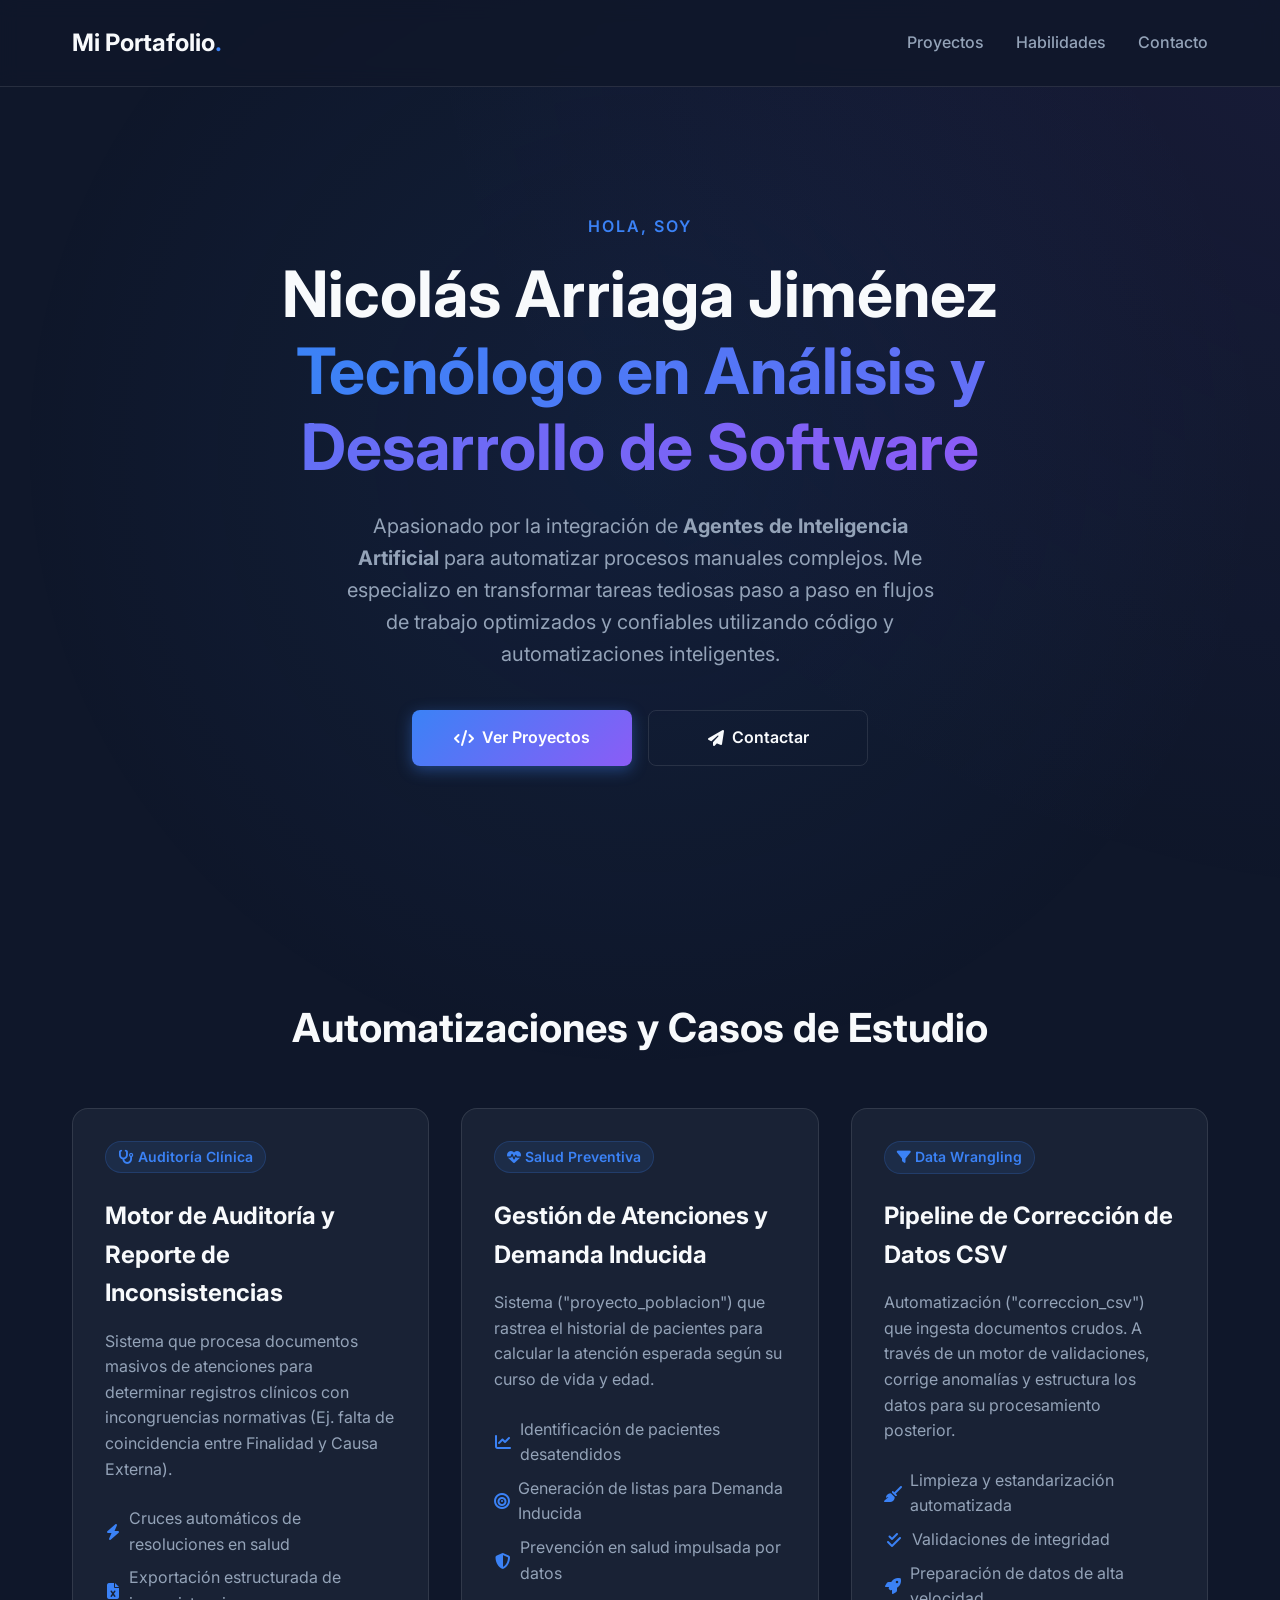
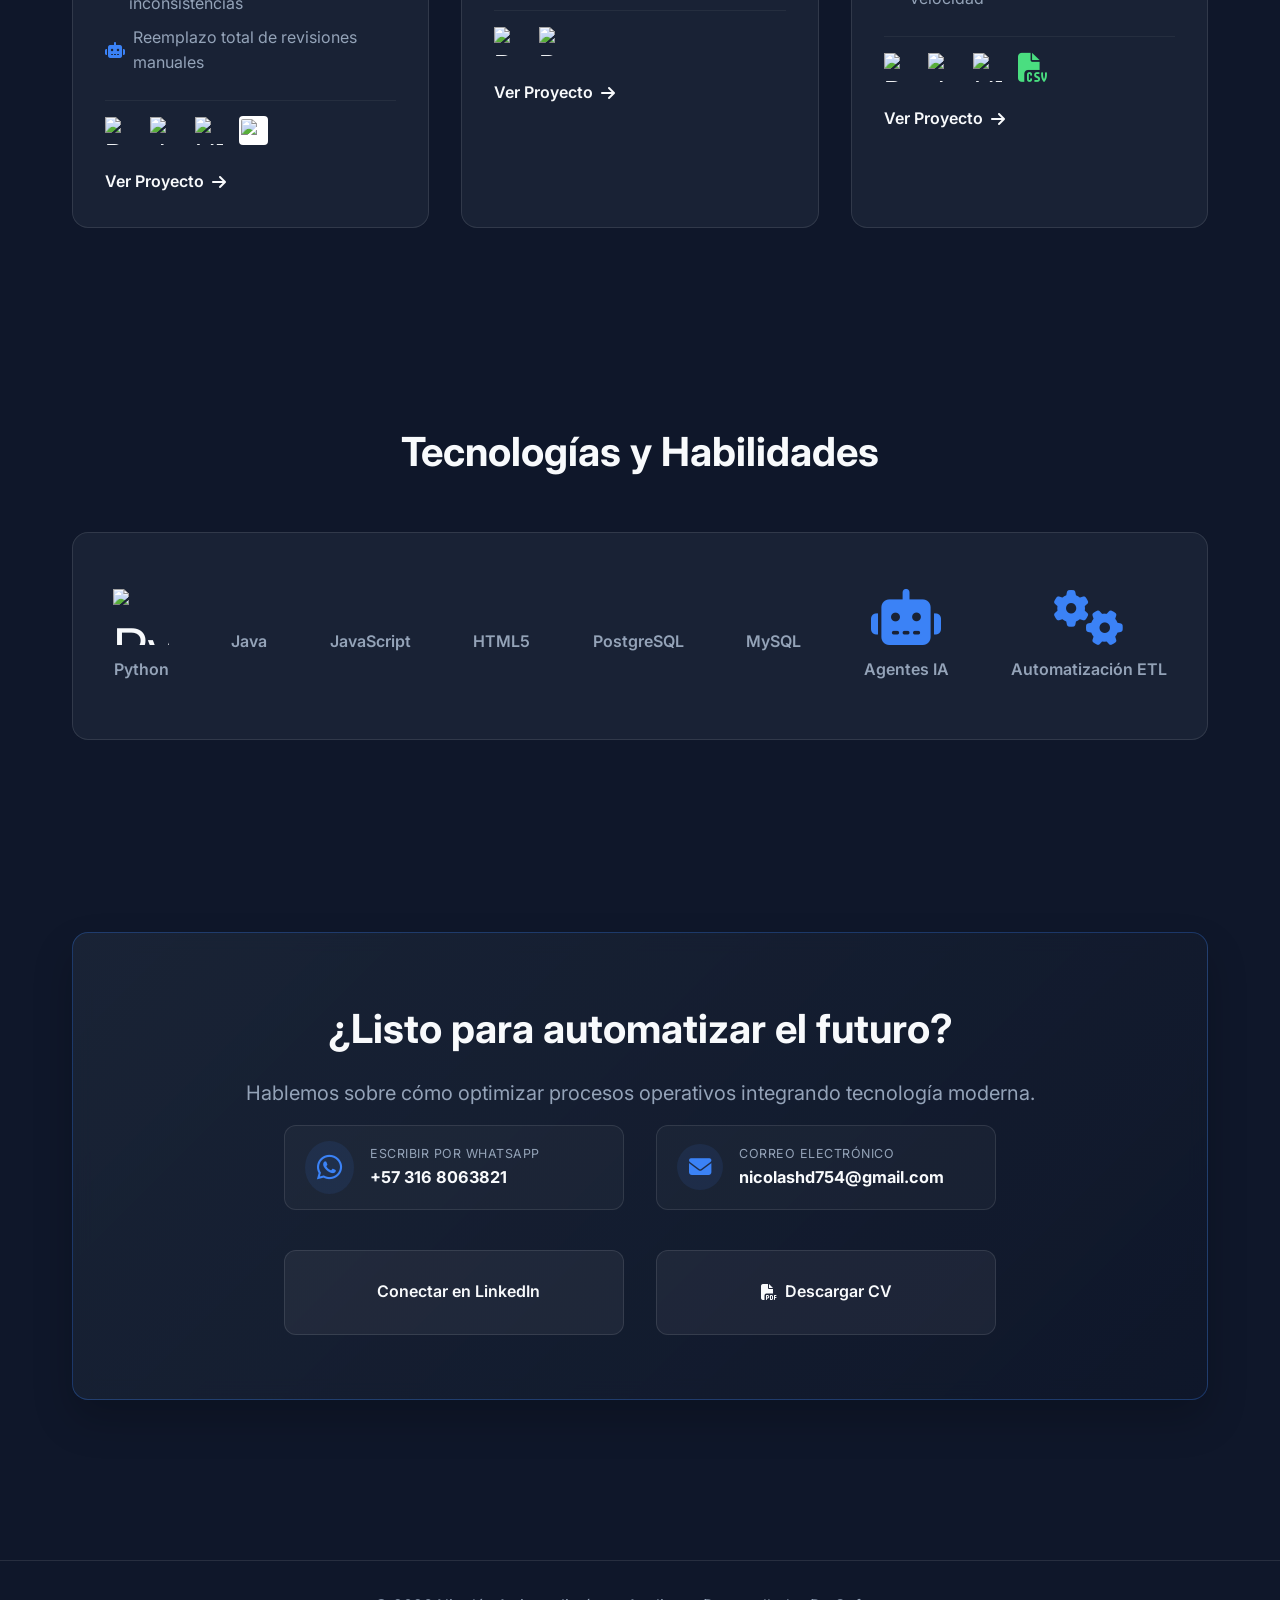
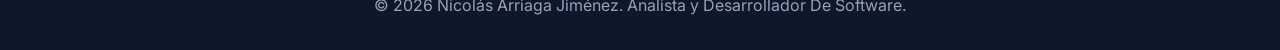
==== commit 52eca46e: "Optimize email button layout and contact grid alignment" ====
--- a/index.html
+++ b/index.html
@@ -83,7 +83,7 @@
                         <img src="https://cdn.jsdelivr.net/gh/devicons/devicon/icons/pandas/pandas-original.svg" alt="Pandas" title="Pandas" style="width: 1.8rem; height: 1.8rem; background: #ffffff; border-radius: 4px; padding: 2px;">
                     </div>
 
-                    <a href="https://github.com/Nico023110/Motor-de-An-lisis-RFAST-Reporte-Inconsistencias-" target="_blank" class="project-link">Ver Proyecto <i class="fa-solid fa-arrow-right"></i></a>
+                    <a href="https://motor-de-an-lisis-rfast-reporte-inc.vercel.app/" target="_blank" class="project-link">Ver Proyecto <i class="fa-solid fa-arrow-right"></i></a>
                 </div>
             </article>
 
@@ -213,7 +213,7 @@
                 <a href="mailto:nicolashd754@gmail.com" class="contact-item" style="text-decoration: none;">
                     <i class="fa-solid fa-envelope"></i>
                     <div>
-                        <span class="contact-label">Enviar Correo Electrónico</span>
+                        <span class="contact-label">Correo Electrónico</span>
                         <strong>nicolashd754@gmail.com</strong>
                     </div>
                 </a>
--- a/styles.css
+++ b/styles.css
@@ -416,11 +416,11 @@
     display: flex;
     align-items: center;
     gap: 1rem;
-    width: 320px;
+    width: 340px;
     height: 85px;
     background: rgba(255, 255, 255, 0.03);
     border: 1px solid var(--border-color);
-    padding: 1rem 1.5rem;
+    padding: 1rem 1.25rem;
     border-radius: 12px;
     text-align: left;
     transition: transform 0.3s ease, border-color 0.3s ease;
@@ -449,28 +449,32 @@
 }
 
 .contact-item i {
-    font-size: 1.5rem;
+    font-size: 1.4rem;
     color: var(--accent-primary);
     background: rgba(59, 130, 246, 0.1);
     padding: 0.75rem;
     border-radius: 50%;
+    flex-shrink: 0;
 }
 
 .contact-item div {
     display: flex;
     flex-direction: column;
+    overflow: hidden;
 }
 
 .contact-label {
-    font-size: 0.85rem;
+    font-size: 0.78rem;
     color: var(--text-secondary);
     text-transform: uppercase;
-    letter-spacing: 1px;
+    letter-spacing: 0.5px;
+    white-space: nowrap;
 }
 
 .contact-item strong {
-    font-size: 1.1rem;
-    color: var(--text-primary);
+    font-size: 1.02rem;
+    color: var(--text-primary);
+    white-space: nowrap;
 }
 
 .social-links {
@@ -485,7 +489,7 @@
     align-items: center;
     justify-content: center;
     gap: 0.5rem;
-    width: 320px;
+    width: 340px;
     height: 85px;
     background: rgba(255, 255, 255, 0.05);
     border: 1px solid var(--border-color);
